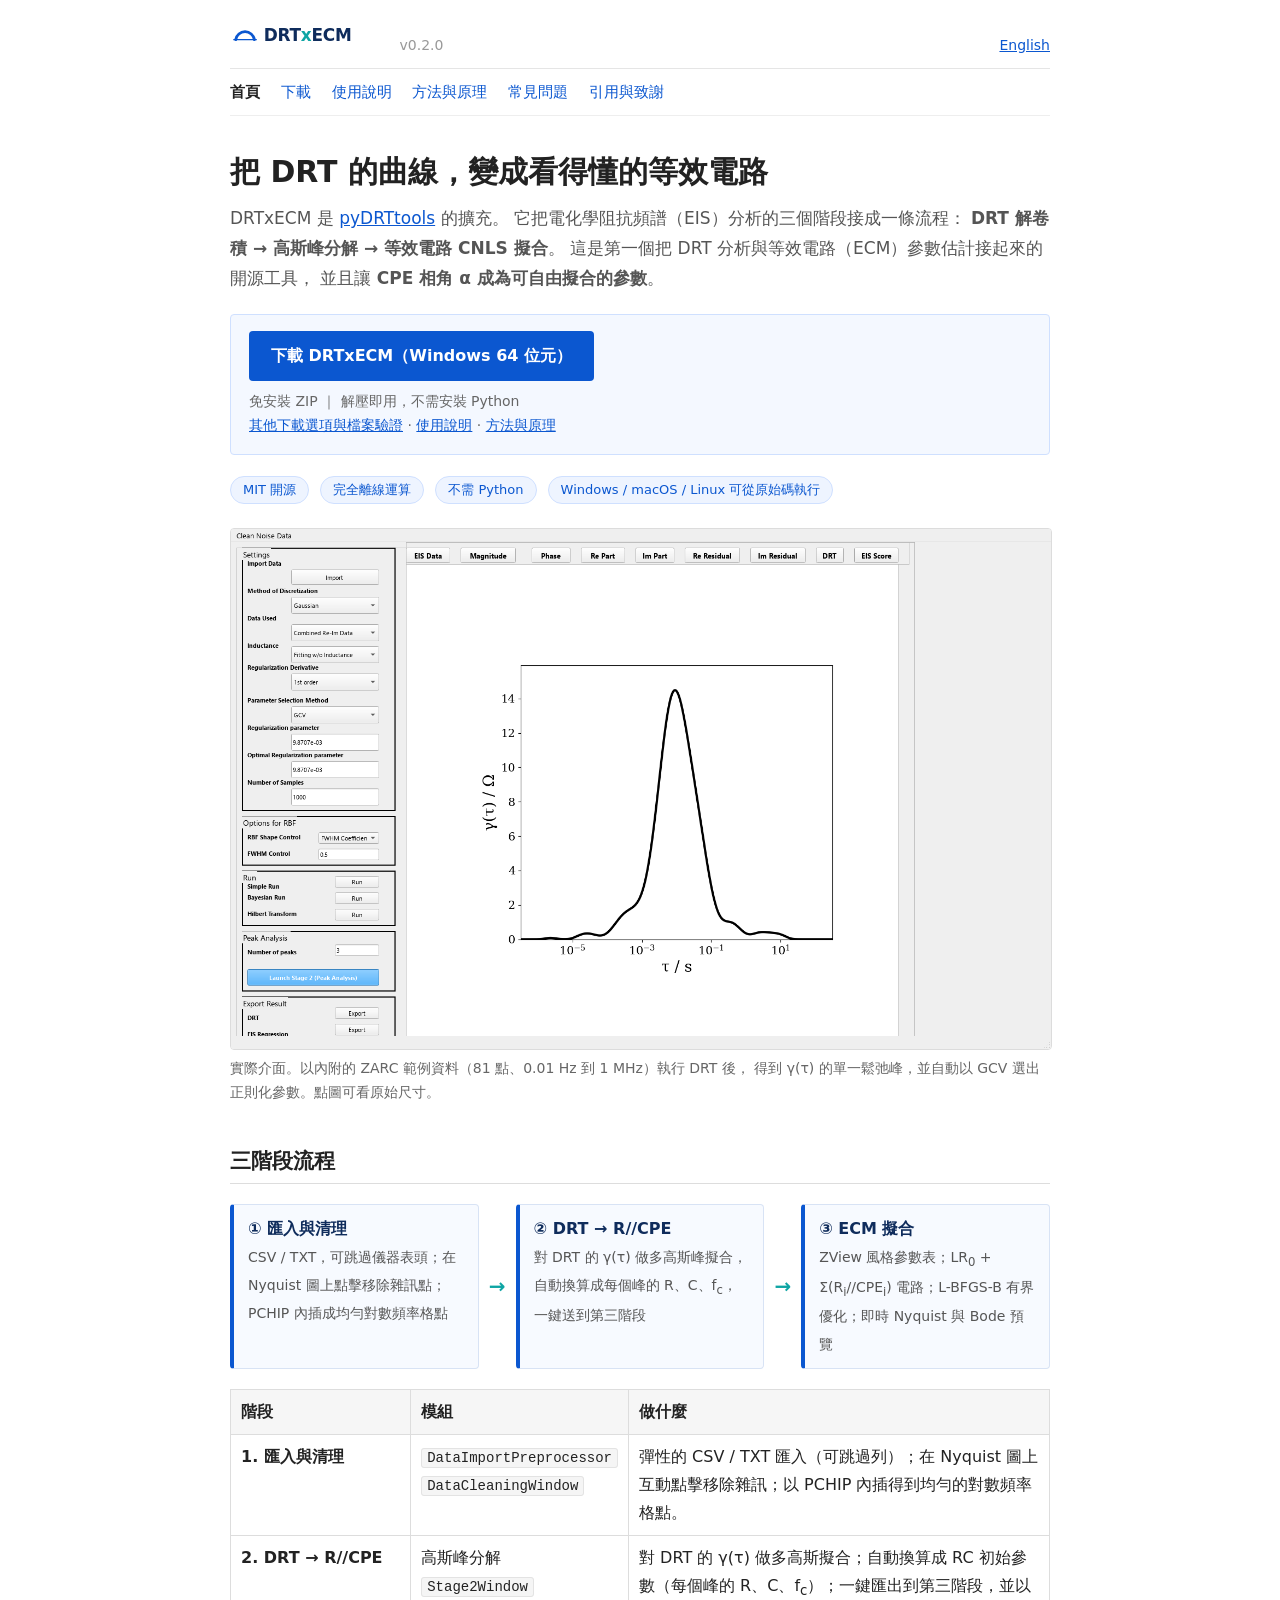
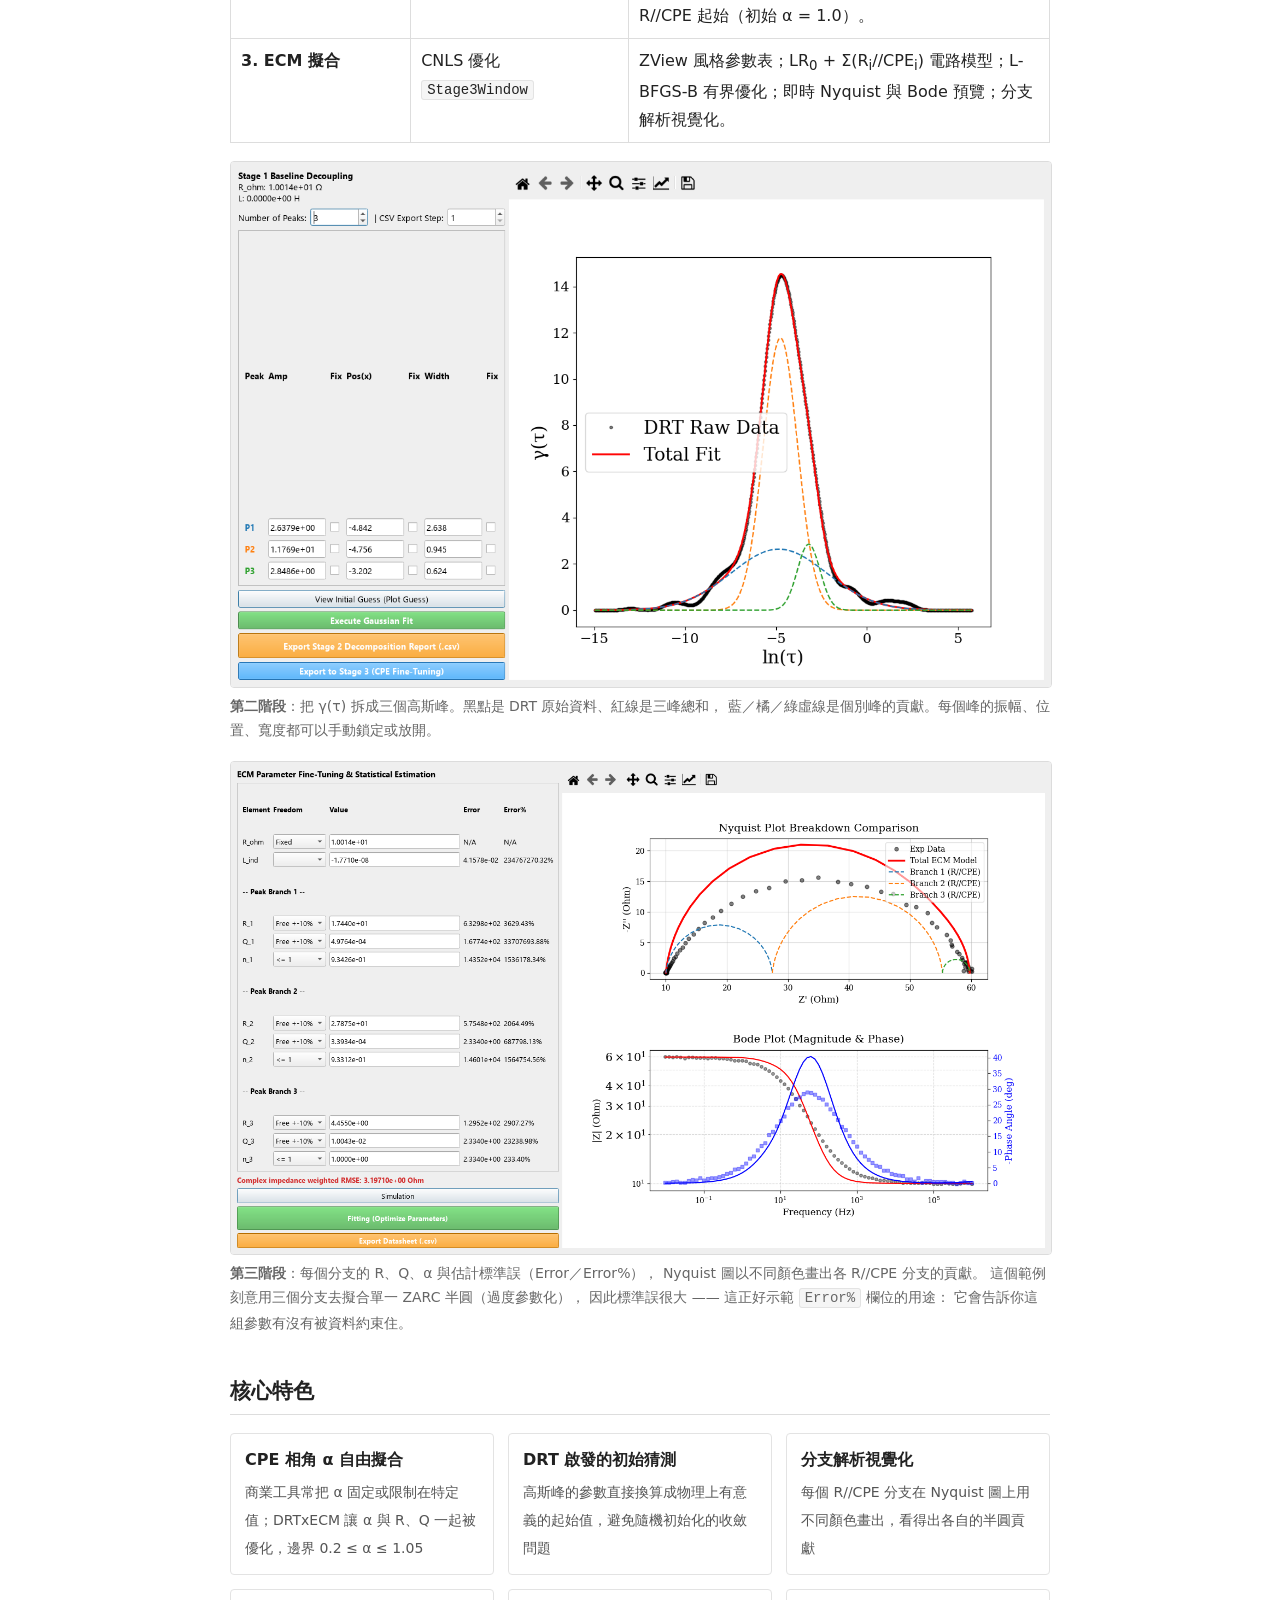
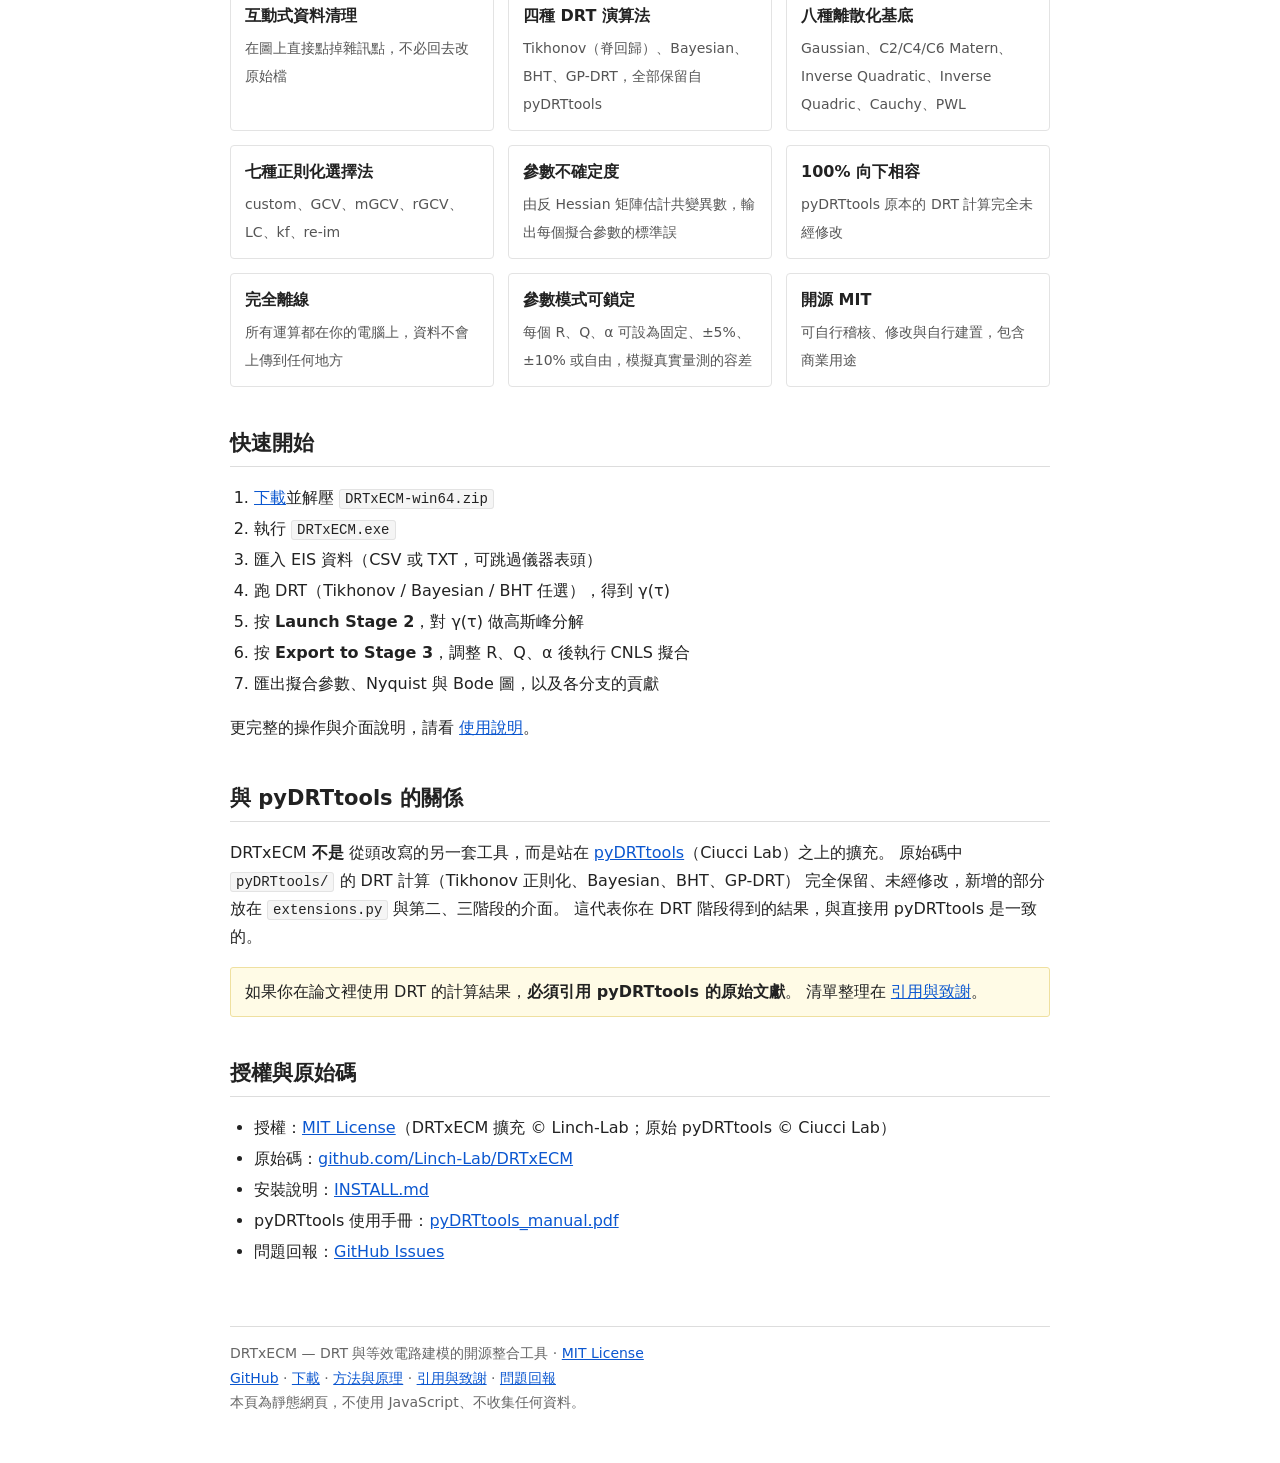
==== index.html @ dac04f5c "Initial commit: DRTxECM official website (zh-Hant + en) Dual-language static site for DRTxECM, model" ====
<!DOCTYPE html>
<html lang="zh-Hant">
<head>
<meta charset="utf-8">
<meta name="viewport" content="width=device-width, initial-scale=1">
<title>DRTxECM - 從 DRT 到等效電路模型的開源整合工具</title>
<meta name="description" content="DRTxECM 是 pyDRTtools 的擴充：把 EIS 分析串成一條流程 —— DRT 解卷積、高斯峰分解、等效電路 CNLS 擬合，並讓 CPE 相角 α 成為自由擬合參數。開源免費、可離線使用。">
<link rel="canonical" href="https://drtxecm.billlinch.com/">
<link rel="alternate" hreflang="zh-Hant" href="https://drtxecm.billlinch.com/">
<link rel="alternate" hreflang="en" href="https://drtxecm.billlinch.com/en/">
<link rel="alternate" hreflang="x-default" href="https://drtxecm.billlinch.com/">
<link rel="icon" href="assets/app.ico">
<link rel="apple-touch-icon" href="assets/apple-touch-icon.png">
<meta property="og:type" content="website">
<meta property="og:url" content="https://drtxecm.billlinch.com/">
<meta property="og:title" content="DRTxECM - 從 DRT 到等效電路模型的開源整合工具">
<meta property="og:description" content="DRT 解卷積 → 高斯峰分解 → 等效電路 CNLS 擬合。第一個把 DRT 分析與 ECM 參數估計接起來的開源工具，CPE 相角 α 可自由擬合。">
<meta property="og:image" content="https://drtxecm.billlinch.com/assets/og-image.png">
<meta name="twitter:card" content="summary_large_image">
<link rel="stylesheet" href="assets/style.css">
</head>
<body>

<header class="site">
  <p class="brand"><a href="index.html"><img src="assets/logo.svg" alt="DRTxECM" height="30"></a></p>
  <span class="ver">v0.2.0</span>
  <span class="spacer"></span>
  <span class="lang"><a href="en/index.html">English</a></span>
</header>

<nav class="site">
  <a class="here" href="index.html">首頁</a>
  <a href="download.html">下載</a>
  <a href="guide.html">使用說明</a>
  <a href="method.html">方法與原理</a>
  <a href="faq.html">常見問題</a>
  <a href="cite.html">引用與致謝</a>
</nav>

<h1>把 DRT 的曲線，變成看得懂的等效電路</h1>
<p class="lead">
DRTxECM 是 <a href="https://github.com/ciuccislab/pyDRTtools">pyDRTtools</a> 的擴充。
它把電化學阻抗頻譜（EIS）分析的三個階段接成一條流程：
<b>DRT 解卷積 → 高斯峰分解 → 等效電路 CNLS 擬合</b>。
這是第一個把 DRT 分析與等效電路（ECM）參數估計接起來的開源工具，
並且讓 <b>CPE 相角 α 成為可自由擬合的參數</b>。
</p>

<div class="dl">
  <a class="big" href="https://github.com/Linch-Lab/DRTxECM/releases/latest/download/DRTxECM-win64.zip">下載 DRTxECM（Windows 64 位元）</a>
  <div class="meta">
    免安裝 ZIP ｜ 解壓即用，不需安裝 Python<br>
    <a href="download.html">其他下載選項與檔案驗證</a> ·
    <a href="guide.html">使用說明</a> ·
    <a href="method.html">方法與原理</a>
  </div>
</div>

<div class="badges">
  <span class="badge">MIT 開源</span>
  <span class="badge">完全離線運算</span>
  <span class="badge">不需 Python</span>
  <span class="badge">Windows / macOS / Linux 可從原始碼執行</span>
</div>

<figure class="shot">
  <a href="assets/screenshots/02-drt-result.png"><img src="assets/screenshots/02-drt-result.png" alt="DRTxECM 主視窗：左側是 DRT 的設定與執行按鈕，右側是 ZARC 範例資料的 DRT 結果 γ(τ)" width="1500" height="950"></a>
  <figcaption>
    實際介面。以內附的 ZARC 範例資料（81 點、0.01&nbsp;Hz 到 1&nbsp;MHz）執行 DRT 後，
    得到 γ(τ) 的單一鬆弛峰，並自動以 GCV 選出正則化參數。點圖可看原始尺寸。
  </figcaption>
</figure>

<h2>三階段流程</h2>

<div class="pipe">
  <div class="step"><b>① 匯入與清理</b><span>CSV / TXT，可跳過儀器表頭；在 Nyquist 圖上點擊移除雜訊點；PCHIP 內插成均勻對數頻率格點</span></div>
  <div class="arw">&rarr;</div>
  <div class="step"><b>② DRT → R//CPE</b><span>對 DRT 的 γ(τ) 做多高斯峰擬合，自動換算成每個峰的 R、C、f<sub>c</sub>，一鍵送到第三階段</span></div>
  <div class="arw">&rarr;</div>
  <div class="step"><b>③ ECM 擬合</b><span>ZView 風格參數表；LR<sub>0</sub> + &Sigma;(R<sub>i</sub>//CPE<sub>i</sub>) 電路；L-BFGS-B 有界優化；即時 Nyquist 與 Bode 預覽</span></div>
</div>

<table>
  <tr><th style="width:22%">階段</th><th style="width:26%">模組</th><th>做什麼</th></tr>
  <tr>
    <td><b>1. 匯入與清理</b></td>
    <td><code>DataImportPreprocessor</code><br><code>DataCleaningWindow</code></td>
    <td>彈性的 CSV / TXT 匯入（可跳過列）；在 Nyquist 圖上互動點擊移除雜訊；以 PCHIP 內插得到均勻的對數頻率格點。</td>
  </tr>
  <tr>
    <td><b>2. DRT &rarr; R//CPE</b></td>
    <td>高斯峰分解<br><code>Stage2Window</code></td>
    <td>對 DRT 的 γ(τ) 做多高斯擬合；自動換算成 RC 初始參數（每個峰的 R、C、f<sub>c</sub>）；一鍵匯出到第三階段，並以 R//CPE 起始（初始 α = 1.0）。</td>
  </tr>
  <tr>
    <td><b>3. ECM 擬合</b></td>
    <td>CNLS 優化<br><code>Stage3Window</code></td>
    <td>ZView 風格參數表；LR<sub>0</sub> + &Sigma;(R<sub>i</sub>//CPE<sub>i</sub>) 電路模型；L-BFGS-B 有界優化；即時 Nyquist 與 Bode 預覽；分支解析視覺化。</td>
  </tr>
</table>

<figure class="shot">
  <a href="assets/screenshots/03-stage2-peaks.png"><img src="assets/screenshots/03-stage2-peaks.png" alt="Stage 2：把 DRT 的 γ(τ) 分解成三個高斯峰" width="1250" height="800"></a>
  <figcaption>
    <b>第二階段</b>：把 γ(τ) 拆成三個高斯峰。黑點是 DRT 原始資料、紅線是三峰總和，
    藍／橘／綠虛線是個別峰的貢獻。每個峰的振幅、位置、寬度都可以手動鎖定或放開。
  </figcaption>
</figure>

<figure class="shot">
  <a href="assets/screenshots/04-stage3-ecm.png"><img src="assets/screenshots/04-stage3-ecm.png" alt="Stage 3：等效電路參數表，以及分支解析的 Nyquist 與 Bode 圖" width="1500" height="900"></a>
  <figcaption>
    <b>第三階段</b>：每個分支的 R、Q、α 與估計標準誤（Error／Error%），
    Nyquist 圖以不同顏色畫出各 R//CPE 分支的貢獻。
    這個範例刻意用三個分支去擬合單一 ZARC 半圓（過度參數化），
    因此標準誤很大 —— 這正好示範 <code>Error%</code> 欄位的用途：
    它會告訴你這組參數有沒有被資料約束住。
  </figcaption>
</figure>

<h2>核心特色</h2>

<div class="cards">
  <div class="card"><b>CPE 相角 α 自由擬合</b><span>商業工具常把 α 固定或限制在特定值；DRTxECM 讓 α 與 R、Q 一起被優化，邊界 0.2 &le; α &le; 1.05</span></div>
  <div class="card"><b>DRT 啟發的初始猜測</b><span>高斯峰的參數直接換算成物理上有意義的起始值，避免隨機初始化的收斂問題</span></div>
  <div class="card"><b>分支解析視覺化</b><span>每個 R//CPE 分支在 Nyquist 圖上用不同顏色畫出，看得出各自的半圓貢獻</span></div>
  <div class="card"><b>互動式資料清理</b><span>在圖上直接點掉雜訊點，不必回去改原始檔</span></div>
  <div class="card"><b>四種 DRT 演算法</b><span>Tikhonov（脊回歸）、Bayesian、BHT、GP-DRT，全部保留自 pyDRTtools</span></div>
  <div class="card"><b>八種離散化基底</b><span>Gaussian、C2/C4/C6 Matern、Inverse Quadratic、Inverse Quadric、Cauchy、PWL</span></div>
  <div class="card"><b>七種正則化選擇法</b><span>custom、GCV、mGCV、rGCV、LC、kf、re-im</span></div>
  <div class="card"><b>參數不確定度</b><span>由反 Hessian 矩陣估計共變異數，輸出每個擬合參數的標準誤</span></div>
  <div class="card"><b>100% 向下相容</b><span>pyDRTtools 原本的 DRT 計算完全未經修改</span></div>
  <div class="card"><b>完全離線</b><span>所有運算都在你的電腦上，資料不會上傳到任何地方</span></div>
  <div class="card"><b>參數模式可鎖定</b><span>每個 R、Q、α 可設為固定、±5%、±10% 或自由，模擬真實量測的容差</span></div>
  <div class="card"><b>開源 MIT</b><span>可自行稽核、修改與自行建置，包含商業用途</span></div>
</div>

<h2>快速開始</h2>

<ol>
  <li><a href="download.html">下載</a>並解壓 <code>DRTxECM-win64.zip</code></li>
  <li>執行 <code>DRTxECM.exe</code></li>
  <li>匯入 EIS 資料（CSV 或 TXT，可跳過儀器表頭）</li>
  <li>跑 DRT（Tikhonov / Bayesian / BHT 任選），得到 γ(τ)</li>
  <li>按 <b>Launch Stage 2</b>，對 γ(τ) 做高斯峰分解</li>
  <li>按 <b>Export to Stage 3</b>，調整 R、Q、α 後執行 CNLS 擬合</li>
  <li>匯出擬合參數、Nyquist 與 Bode 圖，以及各分支的貢獻</li>
</ol>

<p>更完整的操作與介面說明，請看 <a href="guide.html">使用說明</a>。</p>

<h2>與 pyDRTtools 的關係</h2>

<p>
DRTxECM <b>不是</b> 從頭改寫的另一套工具，而是站在
<a href="https://github.com/ciuccislab/pyDRTtools">pyDRTtools</a>（Ciucci Lab）之上的擴充。
原始碼中 <code>pyDRTtools/</code> 的 DRT 計算（Tikhonov 正則化、Bayesian、BHT、GP-DRT）
完全保留、未經修改，新增的部分放在 <code>extensions.py</code> 與第二、三階段的介面。
這代表你在 DRT 階段得到的結果，與直接用 pyDRTtools 是一致的。
</p>

<p class="note">
如果你在論文裡使用 DRT 的計算結果，<b>必須引用 pyDRTtools 的原始文獻</b>。
清單整理在 <a href="cite.html">引用與致謝</a>。
</p>

<h2>授權與原始碼</h2>

<ul>
  <li>授權：<a href="https://github.com/Linch-Lab/DRTxECM/blob/master/LICENSE">MIT License</a>（DRTxECM 擴充 &copy; Linch-Lab；原始 pyDRTtools &copy; Ciucci Lab）</li>
  <li>原始碼：<a href="https://github.com/Linch-Lab/DRTxECM">github.com/Linch-Lab/DRTxECM</a></li>
  <li>安裝說明：<a href="https://github.com/Linch-Lab/DRTxECM/blob/master/INSTALL.md">INSTALL.md</a></li>
  <li>pyDRTtools 使用手冊：<a href="https://github.com/Linch-Lab/DRTxECM/blob/master/manual/pyDRTtools_manual.pdf">pyDRTtools_manual.pdf</a></li>
  <li>問題回報：<a href="https://github.com/Linch-Lab/DRTxECM/issues">GitHub Issues</a></li>
</ul>

<footer class="site">
  DRTxECM — DRT 與等效電路建模的開源整合工具 ·
  <a href="https://github.com/Linch-Lab/DRTxECM/blob/master/LICENSE">MIT License</a><br>
  <a href="https://github.com/Linch-Lab/DRTxECM">GitHub</a> ·
  <a href="download.html">下載</a> ·
  <a href="method.html">方法與原理</a> ·
  <a href="cite.html">引用與致謝</a> ·
  <a href="https://github.com/Linch-Lab/DRTxECM/issues">問題回報</a><br>
  本頁為靜態網頁，不使用 JavaScript、不收集任何資料。
</footer>

</body>
</html>
---- assets/style.css ----
/* DRTxECM 官網共用樣式 —— 極簡、無 JavaScript、無外部資源 */

body {
  font-family: system-ui, "Segoe UI", "Microsoft JhengHei", "PingFang TC", sans-serif;
  max-width: 820px; margin: 0 auto; padding: 0 16px 48px;
  line-height: 1.75; color: #222; background: #fff;
}

/* ---- 頁首 / 導覽 ---- */
header.site {
  display: flex; align-items: baseline; gap: 12px; flex-wrap: wrap;
  padding: 20px 0 10px; border-bottom: 1px solid #e5e5e5;
}
header.site .brand { margin: 0; }
header.site .brand a { display: block; line-height: 0; }
header.site .brand img { height: 30px; width: auto; display: block; }
header.site .ver { color: #999; font-size: 14px; }
header.site .spacer { flex: 1 1 auto; }
header.site .lang { font-size: 14px; }

nav.site { padding: 10px 0; border-bottom: 1px solid #eee; font-size: 15px; }
nav.site a { margin-right: 16px; color: #0b57d0; text-decoration: none; }
nav.site a:hover { text-decoration: underline; }
nav.site a.here { color: #222; font-weight: 700; }

/* ---- 標題與文字 ---- */
h1 { font-size: 30px; margin: 30px 0 6px; }
h2 { border-bottom: 1px solid #ddd; padding-bottom: 4px; margin-top: 38px; font-size: 21px; }
h3 { margin-top: 26px; font-size: 17px; }
p.lead { color: #555; font-size: 17px; margin-top: 4px; }
a { color: #0b57d0; }
ul, ol { padding-left: 24px; }
li { margin: 3px 0; }
hr { border: 0; border-top: 1px solid #eee; margin: 30px 0; }

/* ---- 表格 ---- */
table { border-collapse: collapse; width: 100%; margin: 12px 0; }
th, td { border: 1px solid #ddd; padding: 8px 10px; text-align: left; vertical-align: top; }
th { background: #f6f6f6; font-weight: 600; }
td.num, th.num { text-align: right; font-variant-numeric: tabular-nums; }

/* ---- 程式碼 ---- */
code, pre {
  font-family: Consolas, "Courier New", monospace;
  background: #f5f5f5; border: 1px solid #e3e3e3; border-radius: 3px;
}
code { padding: 1px 5px; font-size: 14px; }
pre { padding: 10px 12px; overflow-x: auto; font-size: 14px; }

/* ---- 提示框 ---- */
.note { background: #fffbe6; border: 1px solid #efe0a0; padding: 10px 14px; border-radius: 3px; }
.warn { background: #fdf0f0; border: 1px solid #f0c0c0; padding: 10px 14px; border-radius: 3px; }
.ok   { background: #f0fbf7; border: 1px solid #a8e0cd; padding: 10px 14px; border-radius: 3px; }

/* ---- 下載區 ---- */
.dl { background: #f4f8ff; border: 1px solid #cfe0ff; padding: 16px 18px; border-radius: 4px; margin: 20px 0; }
.dl .big {
  display: inline-block; background: #0b57d0; color: #fff; text-decoration: none;
  padding: 11px 22px; border-radius: 4px; font-weight: 700; font-size: 16px;
}
.dl .big:hover { background: #0947ab; }
.dl .meta { color: #666; font-size: 14px; margin-top: 8px; }

/* ---- 特色卡片 ---- */
.cards { display: grid; grid-template-columns: repeat(auto-fit, minmax(230px, 1fr)); gap: 14px; margin: 18px 0; }
.card { border: 1px solid #e3e3e3; border-radius: 4px; padding: 12px 14px; }
.card b { display: block; margin-bottom: 4px; }
.card span { color: #555; font-size: 14px; }

/* ---- 三階段流程圖 ---- */
.pipe { display: flex; flex-wrap: wrap; align-items: stretch; gap: 10px; margin: 20px 0; }
.pipe .step {
  flex: 1 1 180px; border: 1px solid #d8e3f5; border-left: 4px solid #0b57d0;
  border-radius: 4px; padding: 10px 14px; background: #f7faff;
}
.pipe .step b { display: block; color: #0f2c5c; }
.pipe .step span { font-size: 14px; color: #555; }
.pipe .arw { align-self: center; color: #0ea5a4; font-weight: 700; font-size: 20px; }

/* ---- 徽章 ---- */
.badges { margin: 10px 0 0; }
.badge {
  display: inline-block; background: #eef4ff; border: 1px solid #cfe0ff; color: #0b57d0;
  border-radius: 20px; padding: 2px 12px; font-size: 13px; margin: 0 6px 6px 0;
}

/* ---- 鍵盤按鍵 ---- */
kbd {
  font-family: inherit; font-size: 13px; background: #f4f4f4;
  border: 1px solid #ccc; border-bottom-width: 2px; border-radius: 3px; padding: 1px 6px;
}

/* ---- 公式 ---- */
.formula {
  background: #fafafa; border: 1px solid #e8e8e8; border-left: 3px solid #0ea5a4;
  padding: 10px 14px; border-radius: 3px; font-family: Consolas, "Courier New", monospace;
  font-size: 14px; overflow-x: auto; margin: 12px 0;
}

/* ---- 截圖 ---- */
figure.shot { margin: 18px 0; }
figure.shot img { max-width: 100%; height: auto; border: 1px solid #dcdcdc; border-radius: 4px; display: block; }
figure.shot figcaption { color: #666; font-size: 14px; margin-top: 6px; }

/* ---- 頁尾 ---- */
footer.site {
  margin-top: 60px; padding-top: 14px; border-top: 1px solid #ddd;
  color: #666; font-size: 14px;
}
footer.site a { color: #0b57d0; }
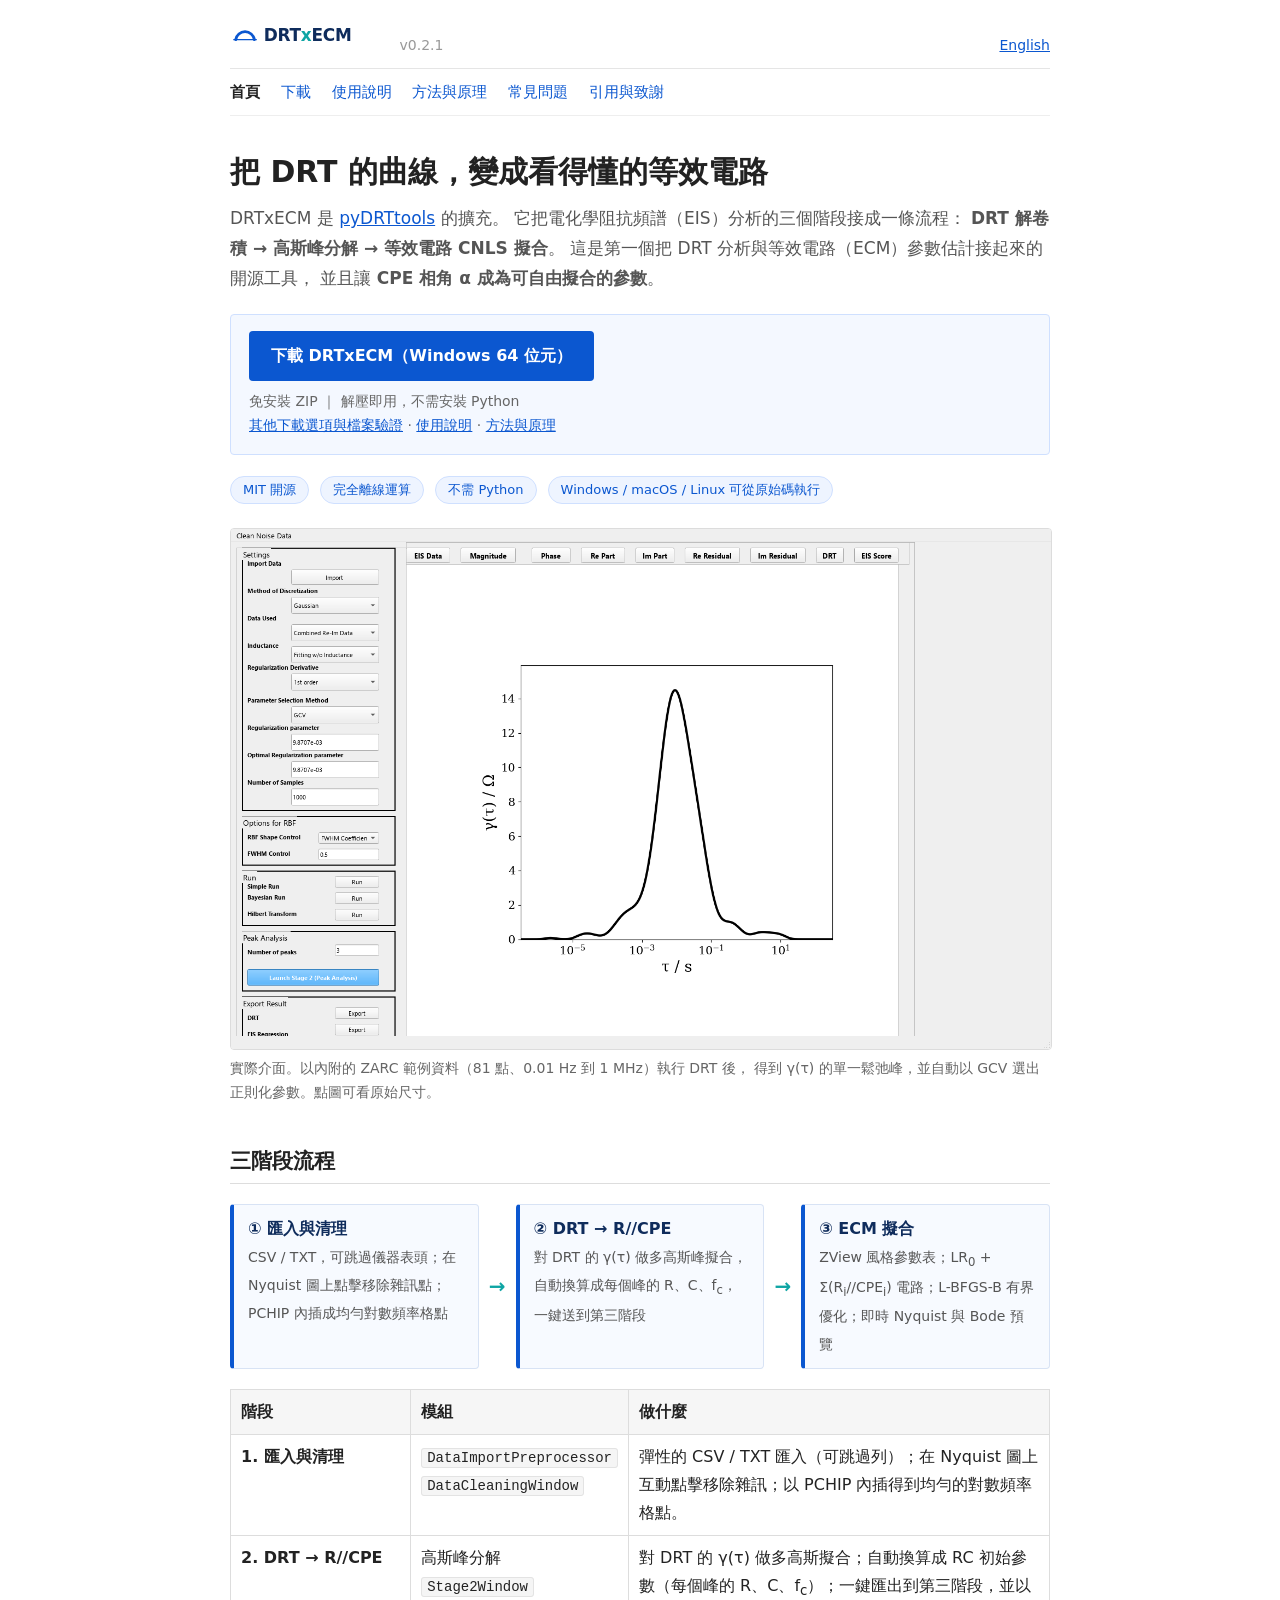
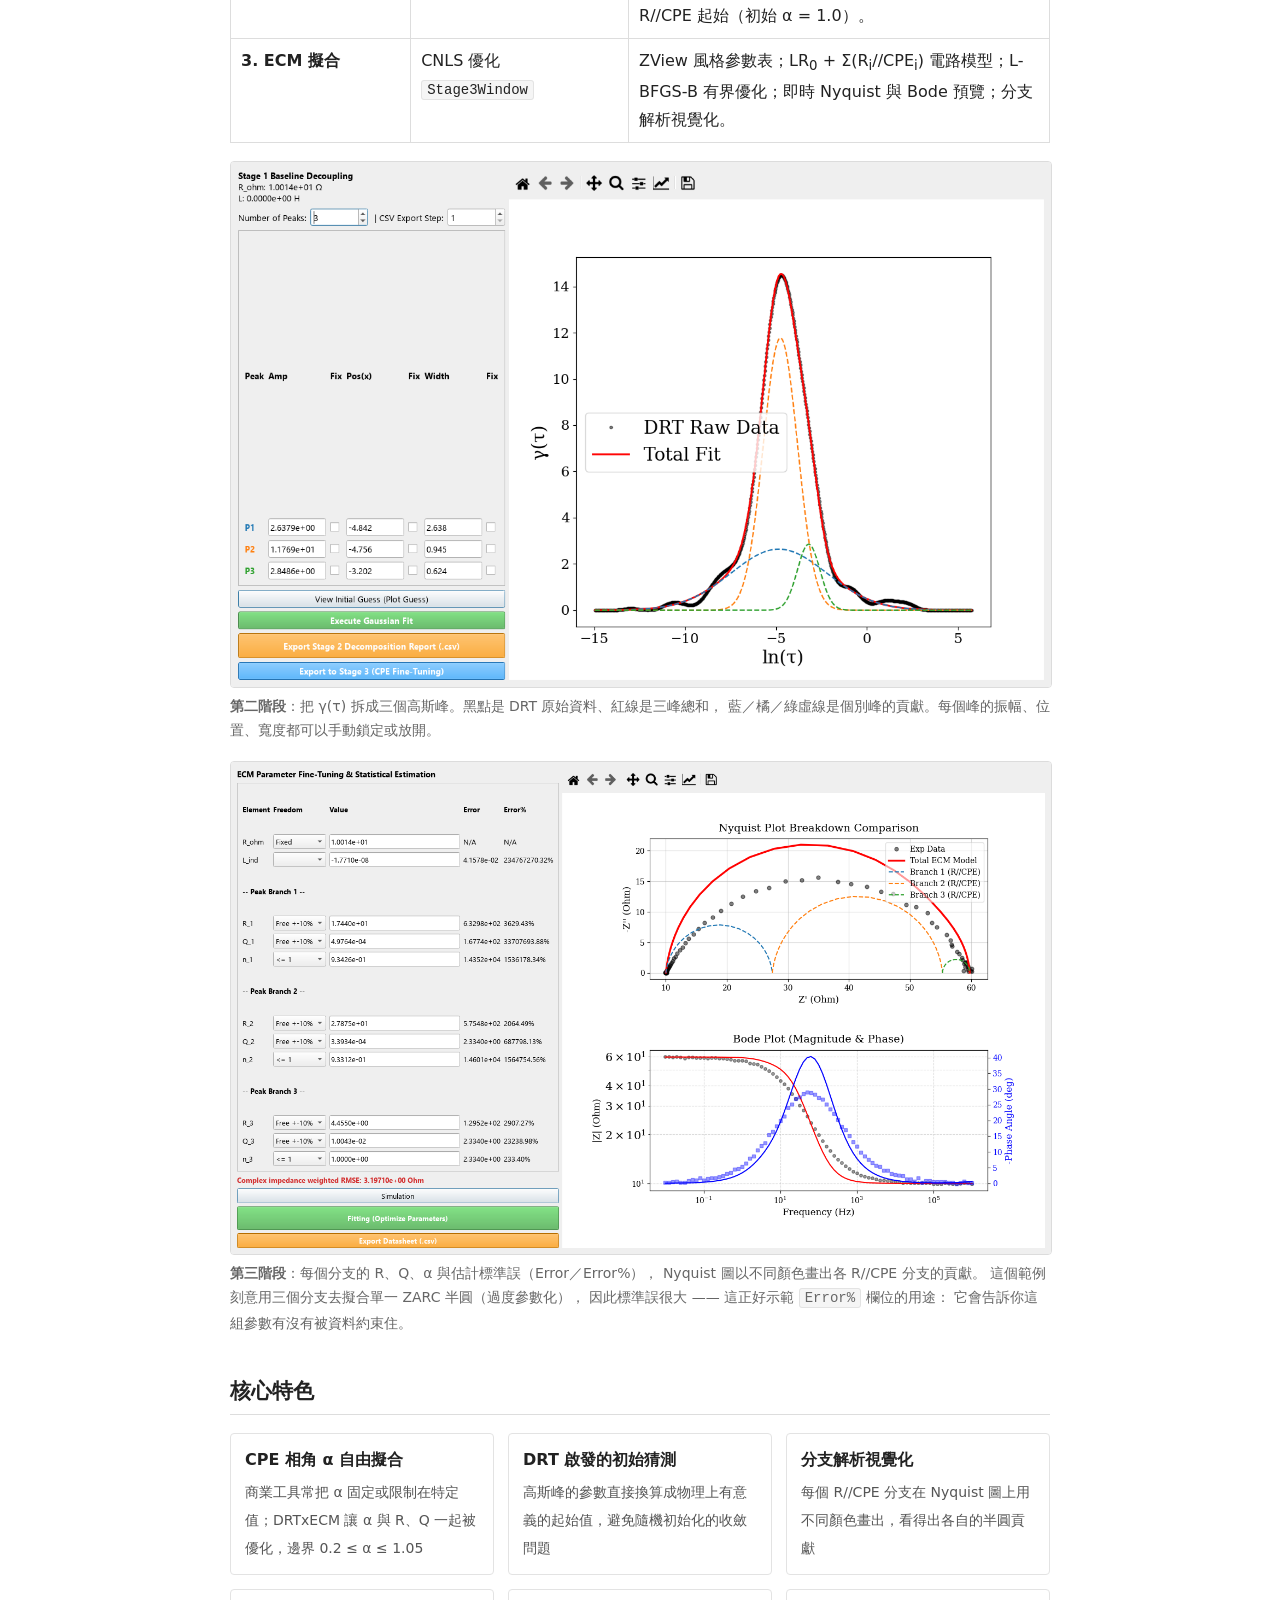
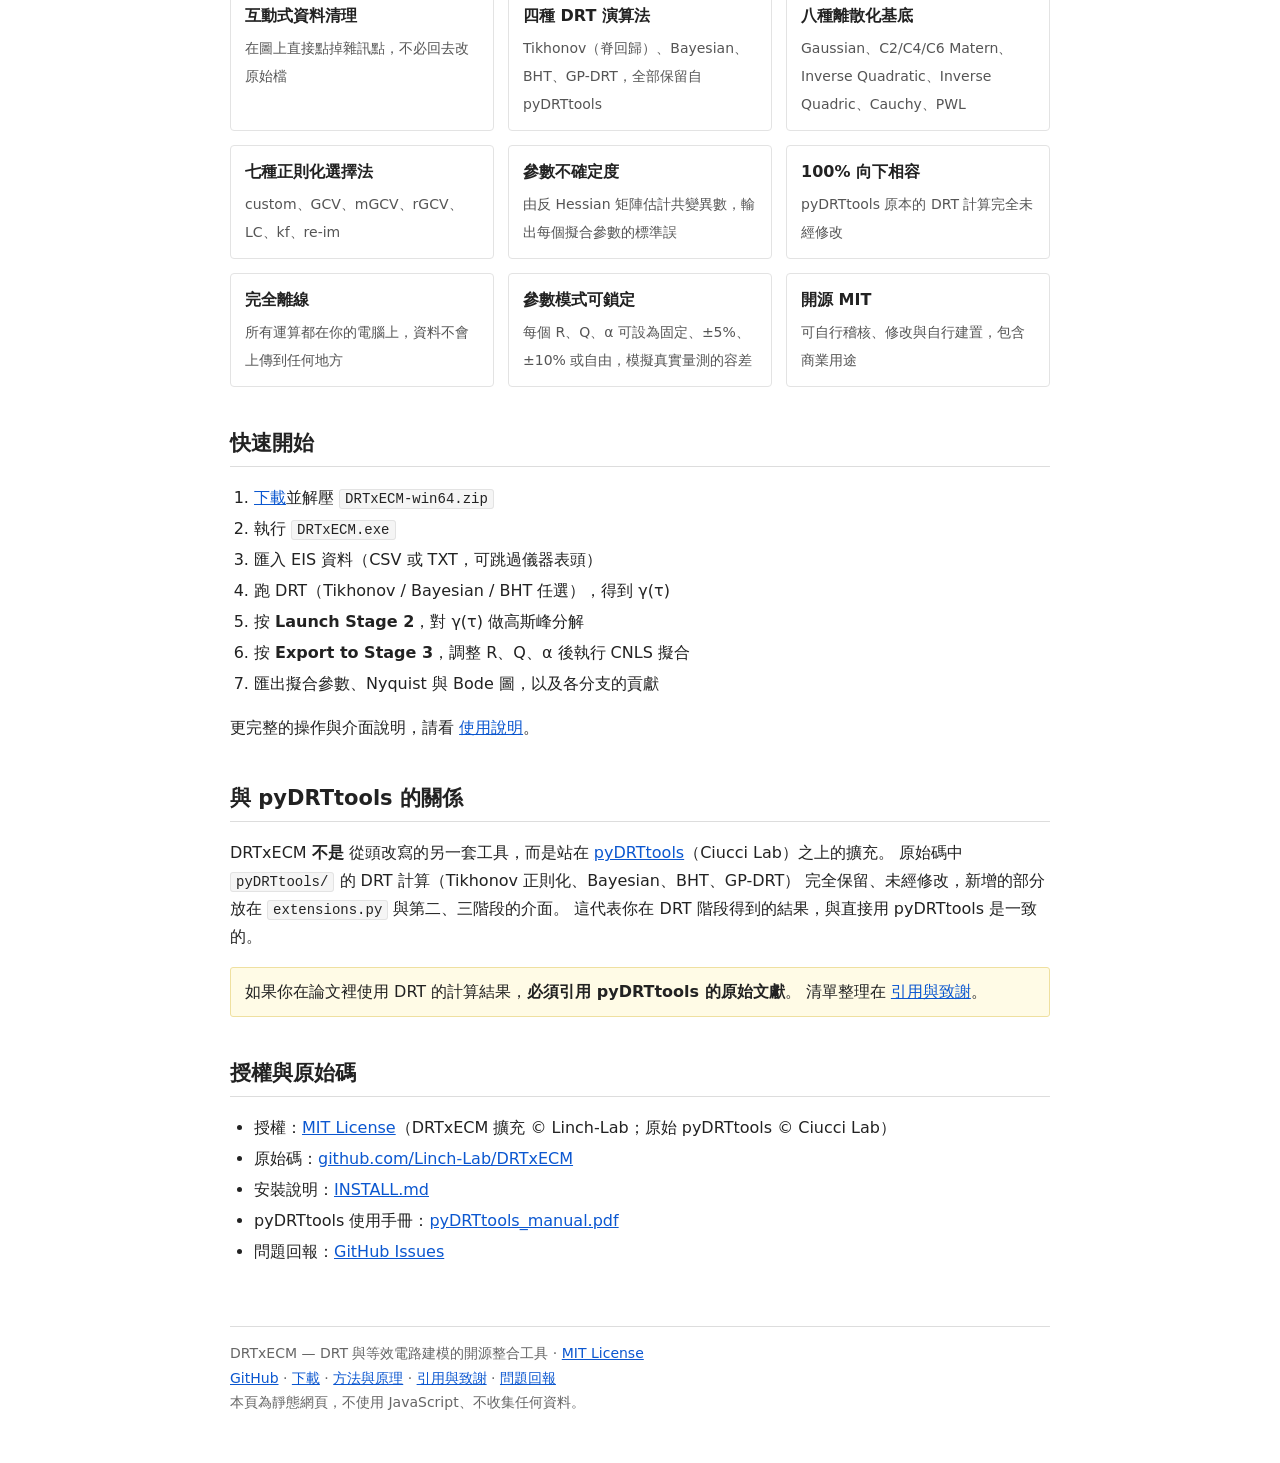
==== commit 6883e26b: "Bump to v0.2.1 Syncs the header version on all 12 pages, the two download-page leads, the BibTeX sof" ====
--- a/index.html
+++ b/index.html
@@ -9,8 +9,9 @@
 <link rel="alternate" hreflang="zh-Hant" href="https://drtxecm.billlinch.com/">
 <link rel="alternate" hreflang="en" href="https://drtxecm.billlinch.com/en/">
 <link rel="alternate" hreflang="x-default" href="https://drtxecm.billlinch.com/">
-<link rel="icon" href="assets/app.ico">
-<link rel="apple-touch-icon" href="assets/apple-touch-icon.png">
+<link rel="icon" href="/favicon.ico" sizes="any">
+<link rel="icon" type="image/png" sizes="96x96" href="/assets/favicon-96.png">
+<link rel="apple-touch-icon" href="/assets/apple-touch-icon.png">
 <meta property="og:type" content="website">
 <meta property="og:url" content="https://drtxecm.billlinch.com/">
 <meta property="og:title" content="DRTxECM - 從 DRT 到等效電路模型的開源整合工具">
@@ -23,7 +24,7 @@
 
 <header class="site">
   <p class="brand"><a href="index.html"><img src="assets/logo.svg" alt="DRTxECM" height="30"></a></p>
-  <span class="ver">v0.2.0</span>
+  <span class="ver">v0.2.1</span>
   <span class="spacer"></span>
   <span class="lang"><a href="en/index.html">English</a></span>
 </header>
--- a/assets/style.css
+++ b/assets/style.css
@@ -102,6 +102,12 @@
 figure.shot img { max-width: 100%; height: auto; border: 1px solid #dcdcdc; border-radius: 4px; display: block; }
 figure.shot figcaption { color: #666; font-size: 14px; margin-top: 6px; }
 
+/* ---- 贊助 QR ---- */
+.qr {
+  width: 200px; height: 200px; border: 1px solid #ddd; background: #fafafa;
+  border-radius: 4px;
+}
+
 /* ---- 頁尾 ---- */
 footer.site {
   margin-top: 60px; padding-top: 14px; border-top: 1px solid #ddd;
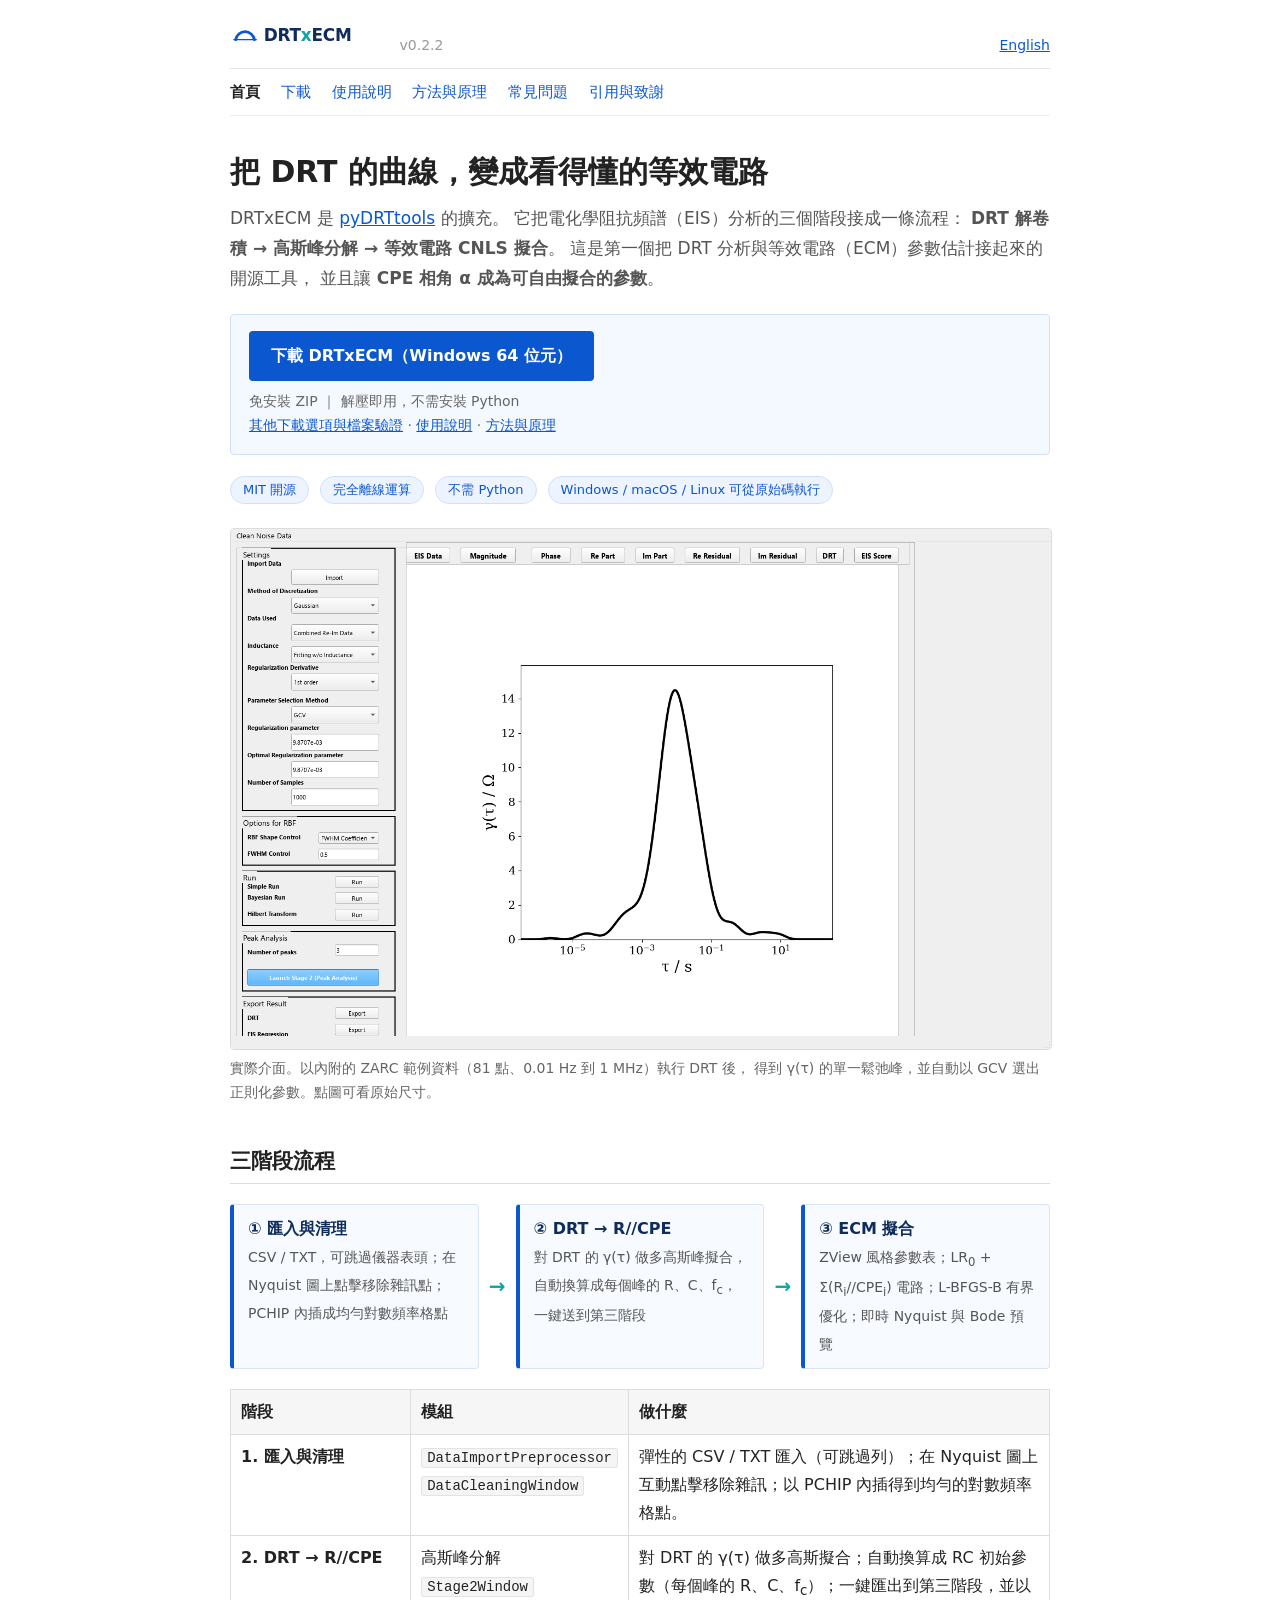
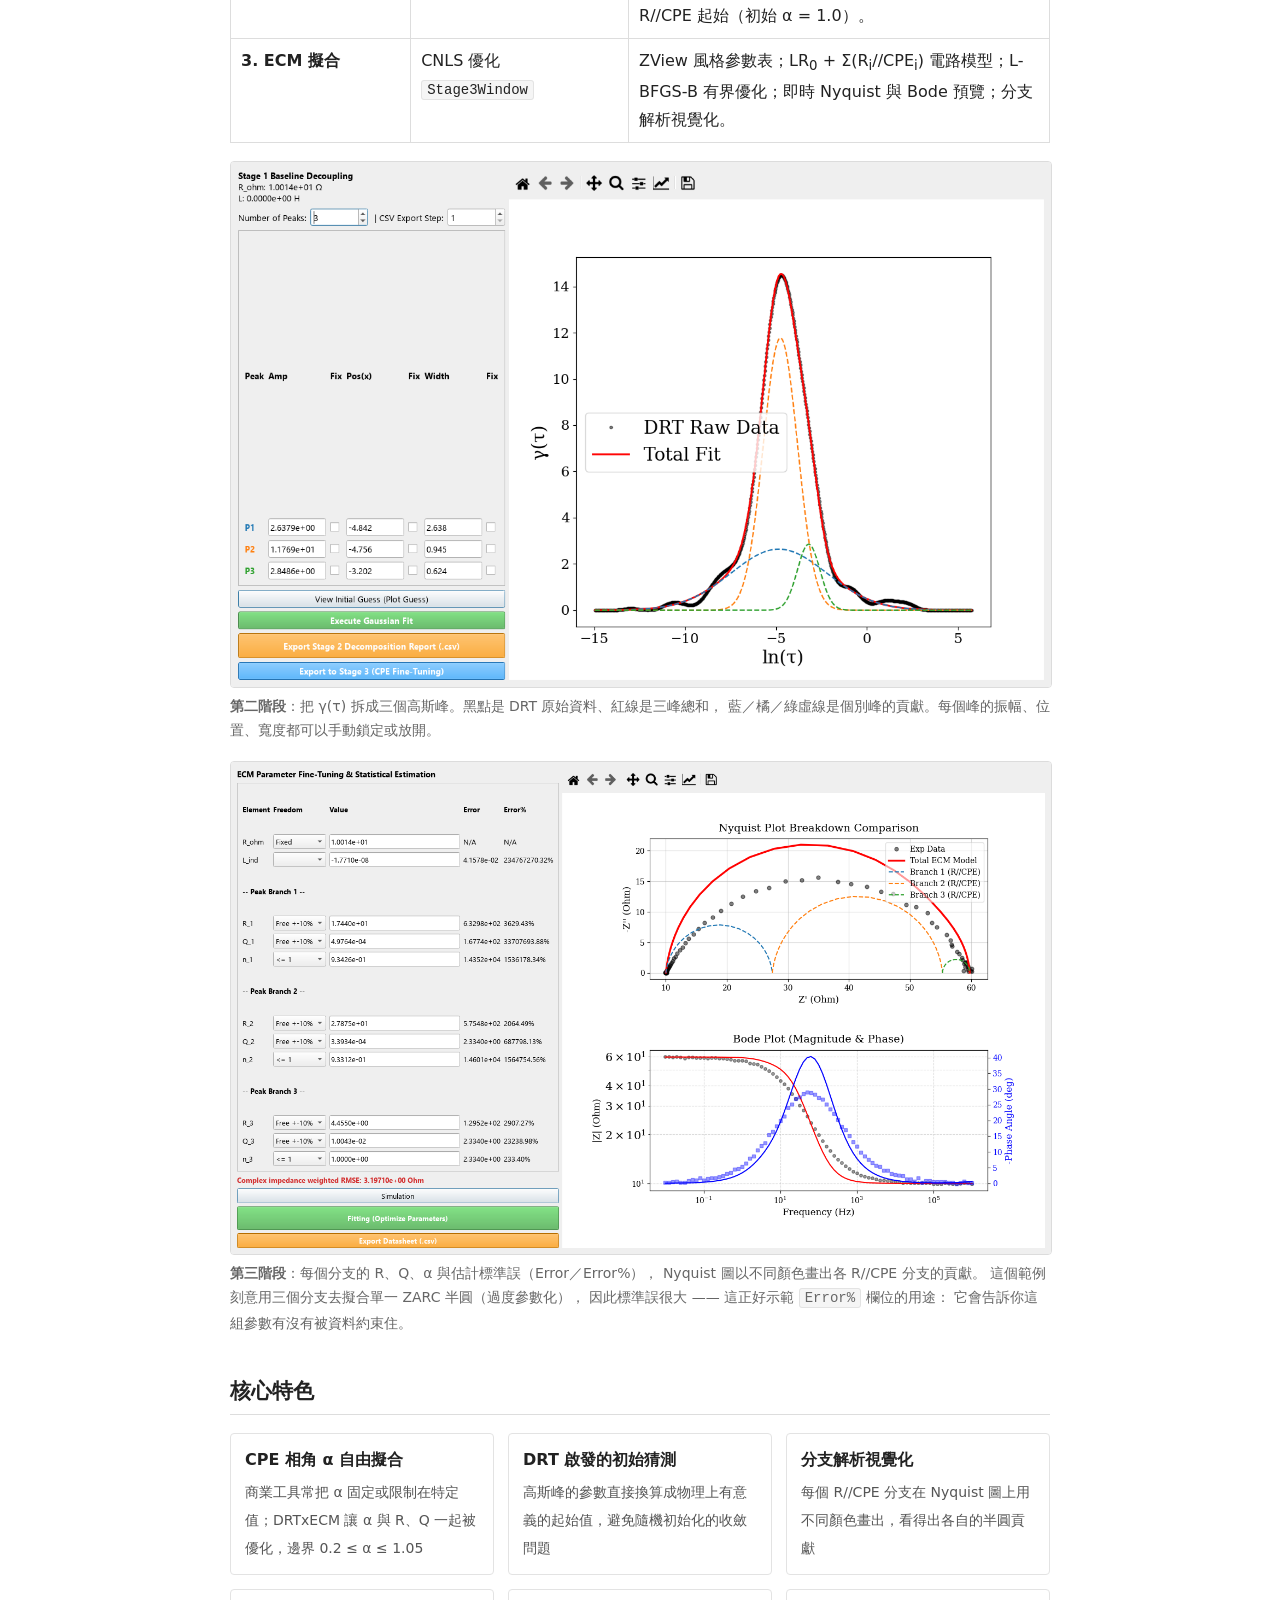
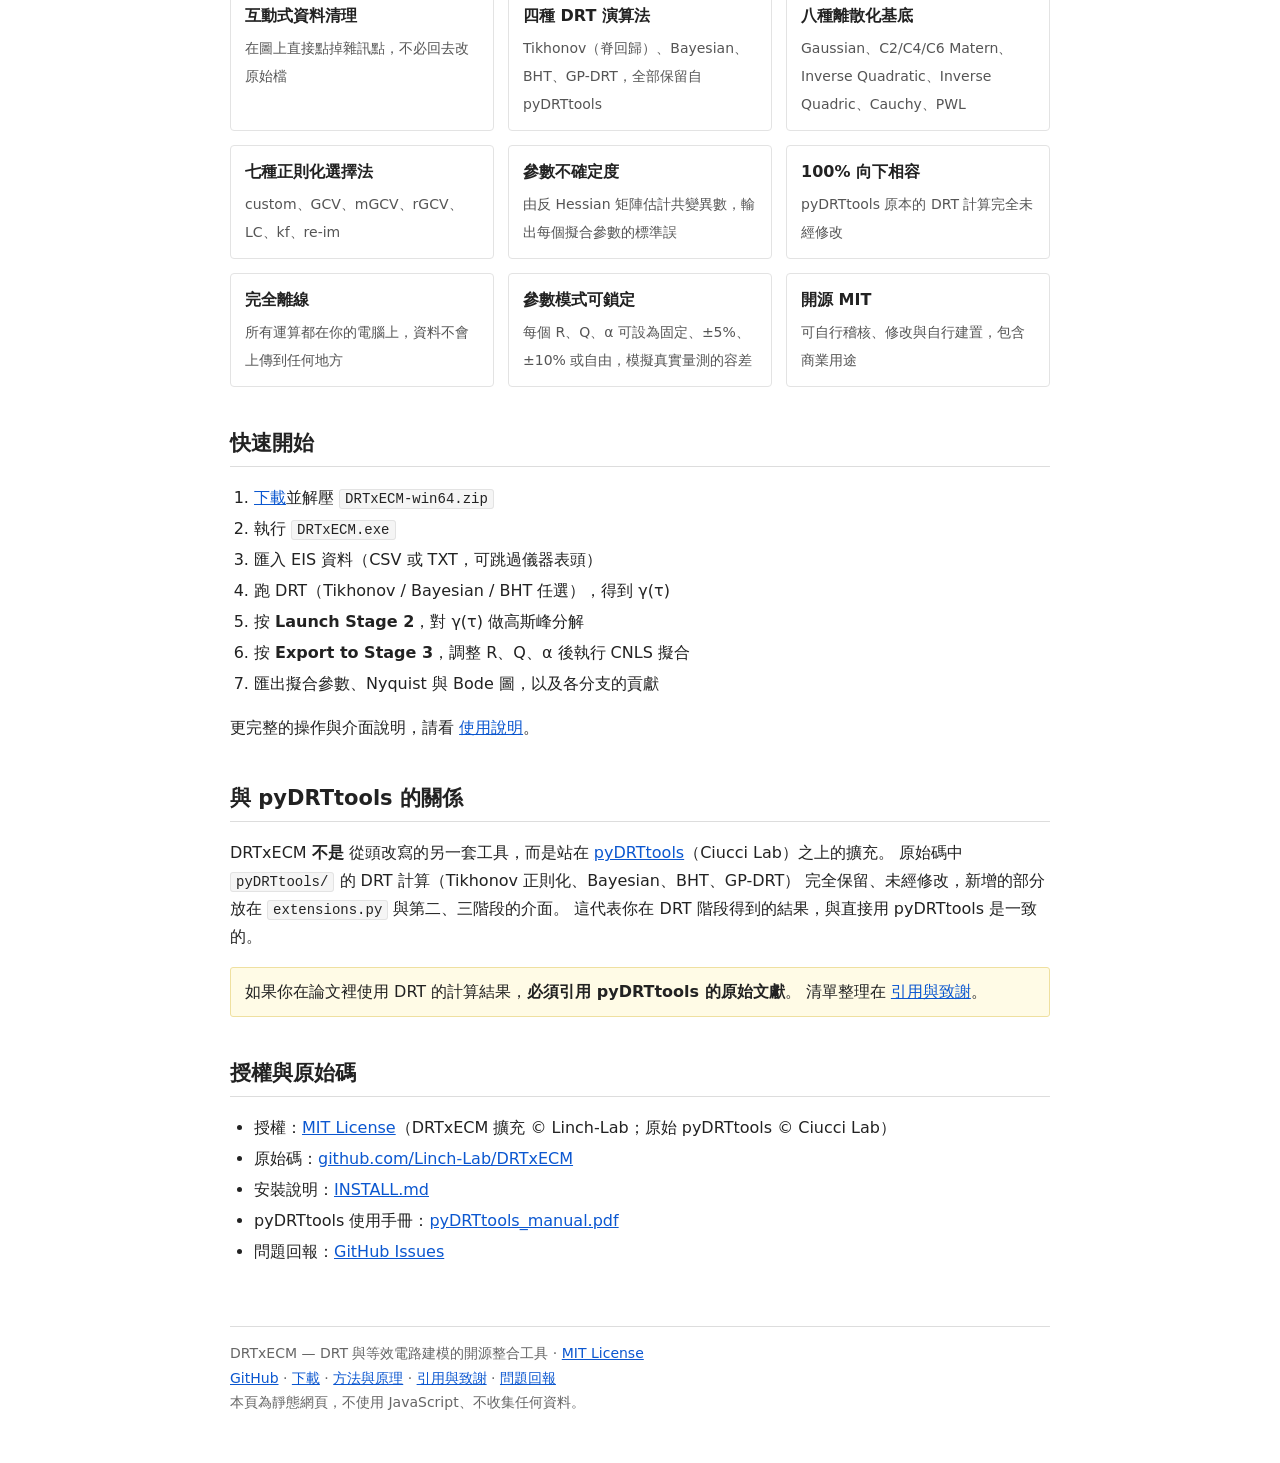
==== commit 7e049f2d: "Bump to v0.2.2 Version strings only: headers, download-page leads and meta descriptions, the BibTeX " ====
--- a/index.html
+++ b/index.html
@@ -24,7 +24,7 @@
 
 <header class="site">
   <p class="brand"><a href="index.html"><img src="assets/logo.svg" alt="DRTxECM" height="30"></a></p>
-  <span class="ver">v0.2.1</span>
+  <span class="ver">v0.2.2</span>
   <span class="spacer"></span>
   <span class="lang"><a href="en/index.html">English</a></span>
 </header>
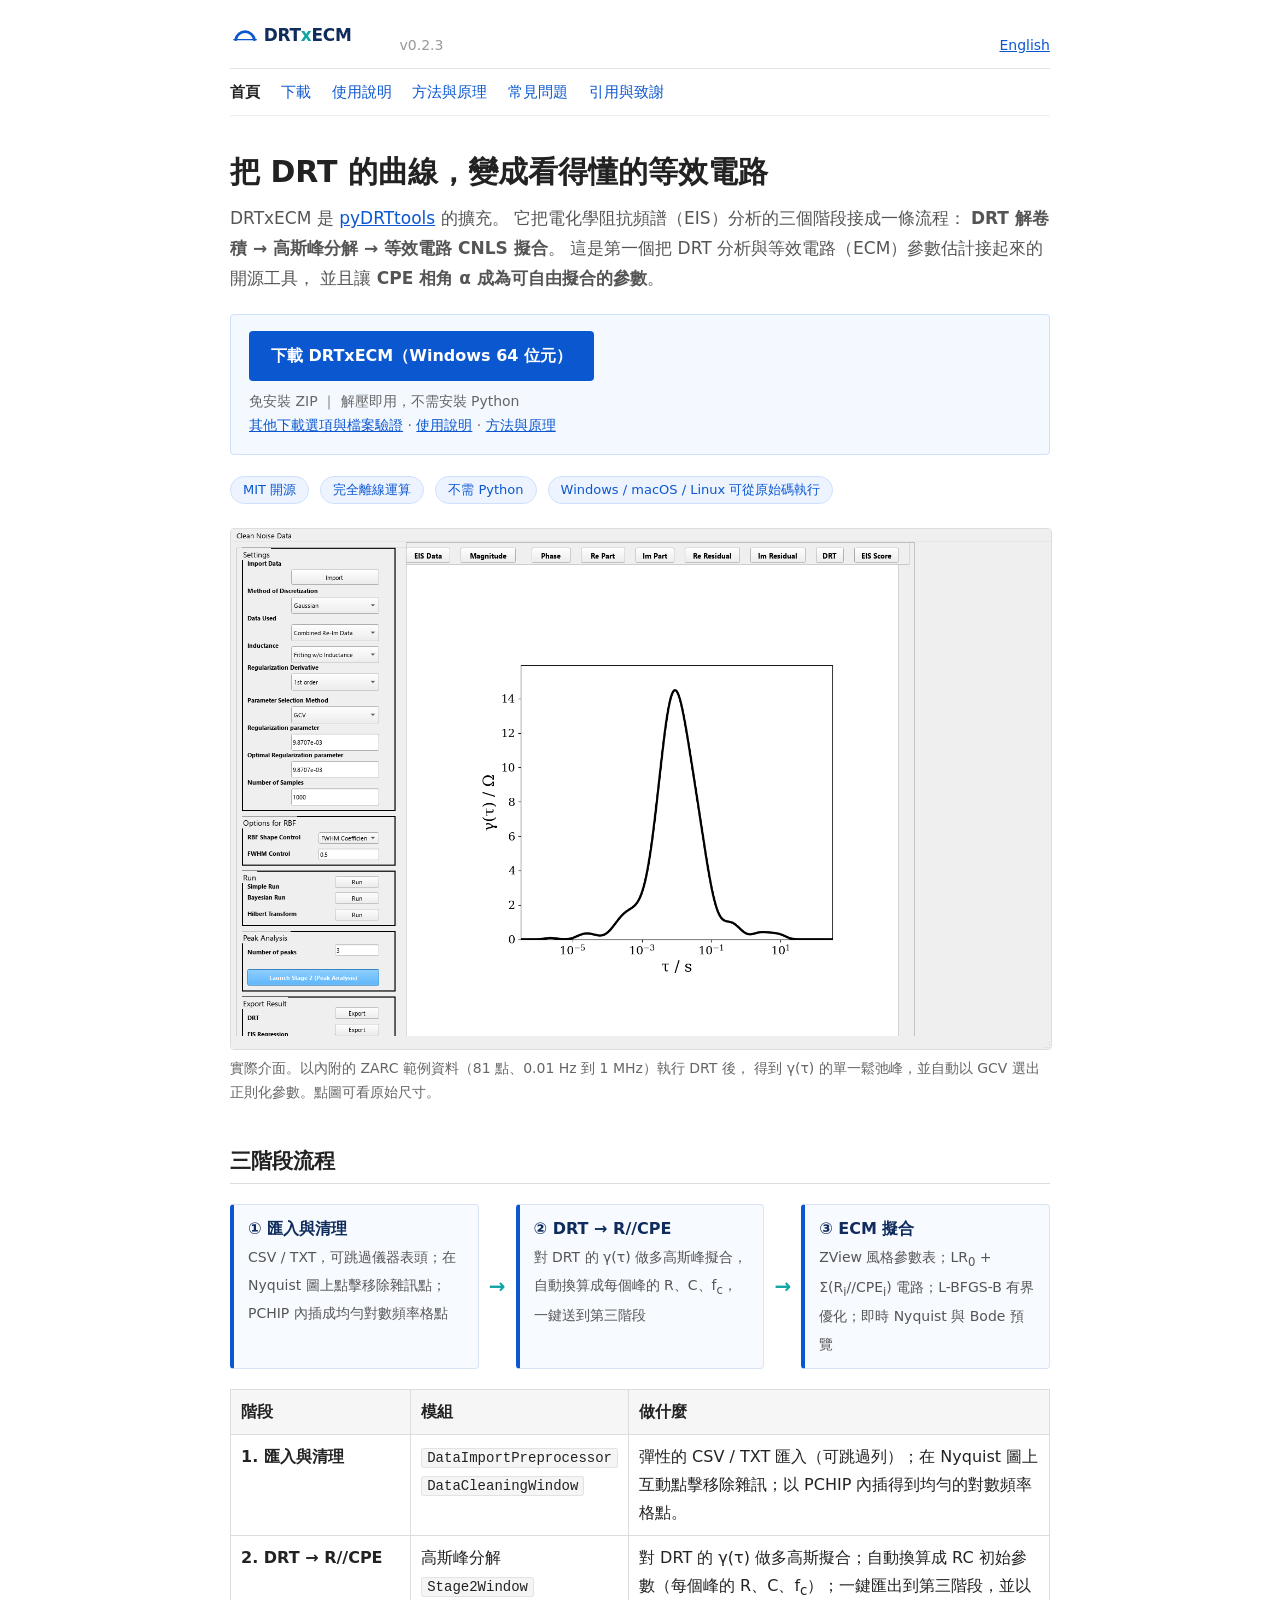
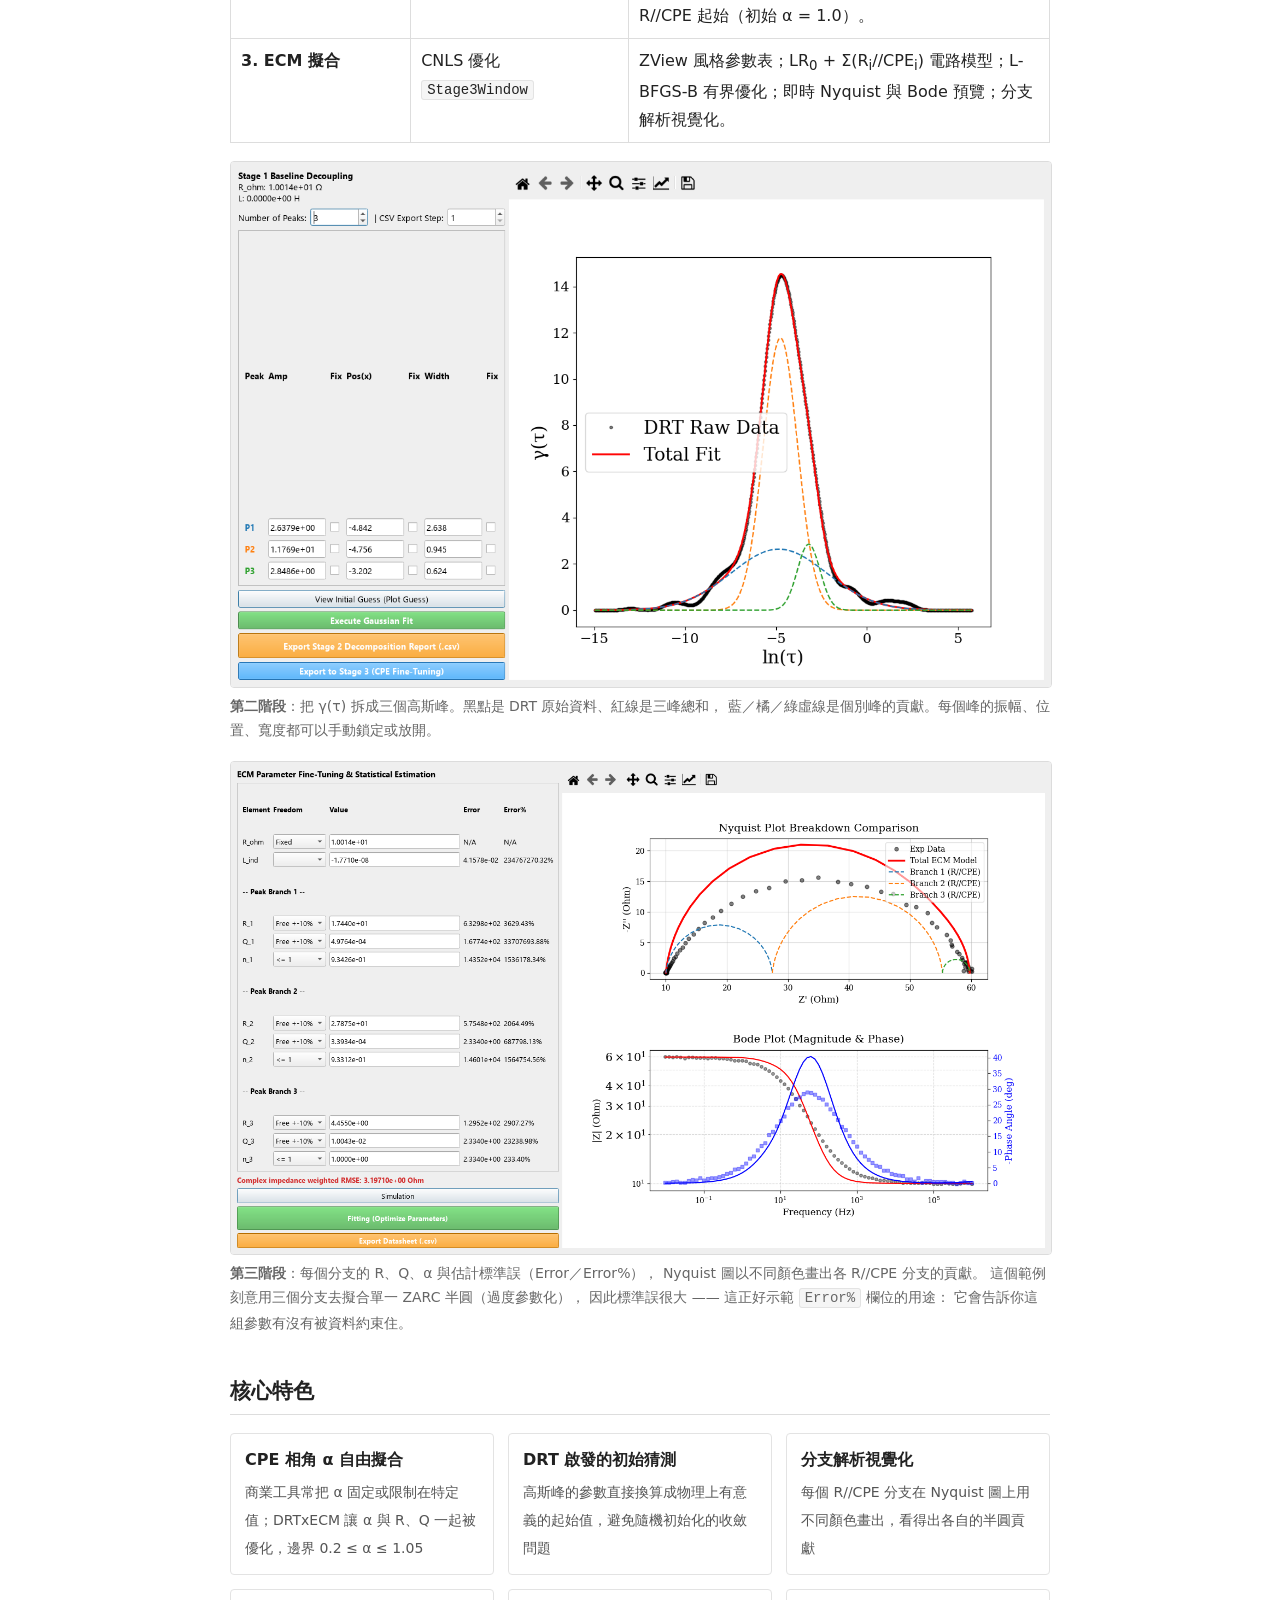
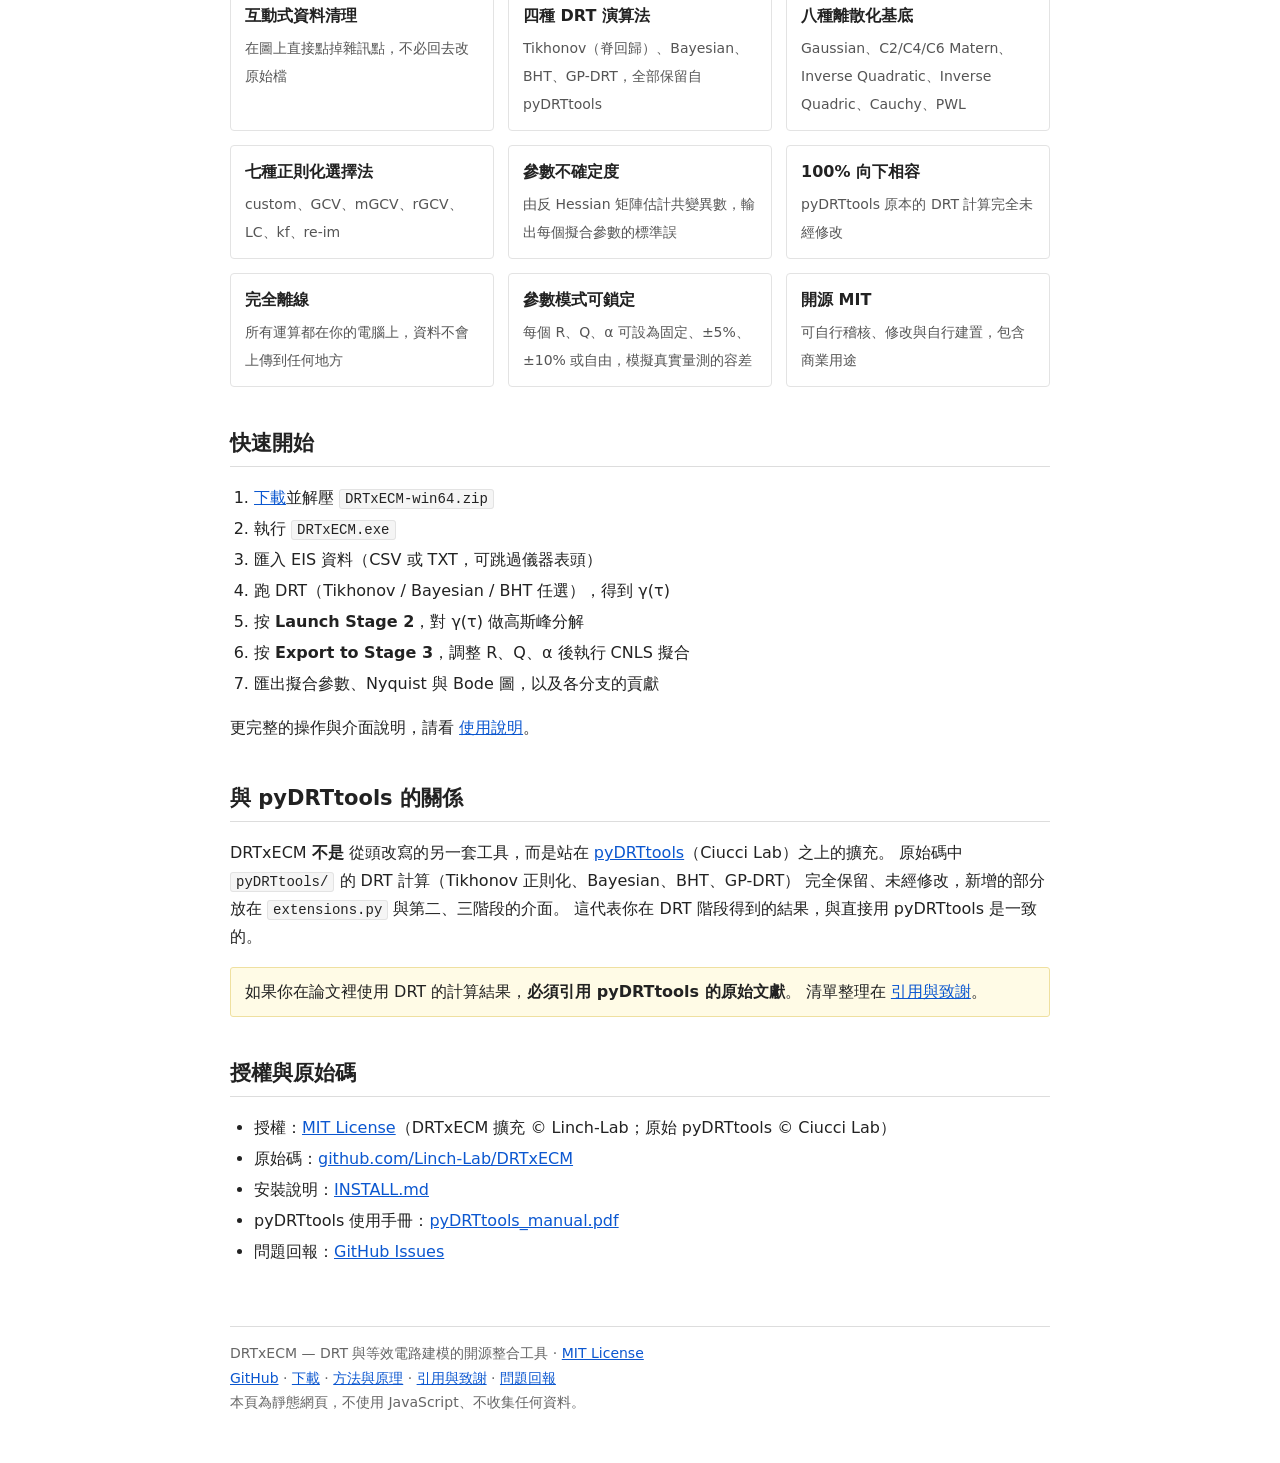
==== commit 0cba35f4: "Bump to v0.2.3" ====
--- a/index.html
+++ b/index.html
@@ -24,7 +24,7 @@
 
 <header class="site">
   <p class="brand"><a href="index.html"><img src="assets/logo.svg" alt="DRTxECM" height="30"></a></p>
-  <span class="ver">v0.2.2</span>
+  <span class="ver">v0.2.3</span>
   <span class="spacer"></span>
   <span class="lang"><a href="en/index.html">English</a></span>
 </header>
